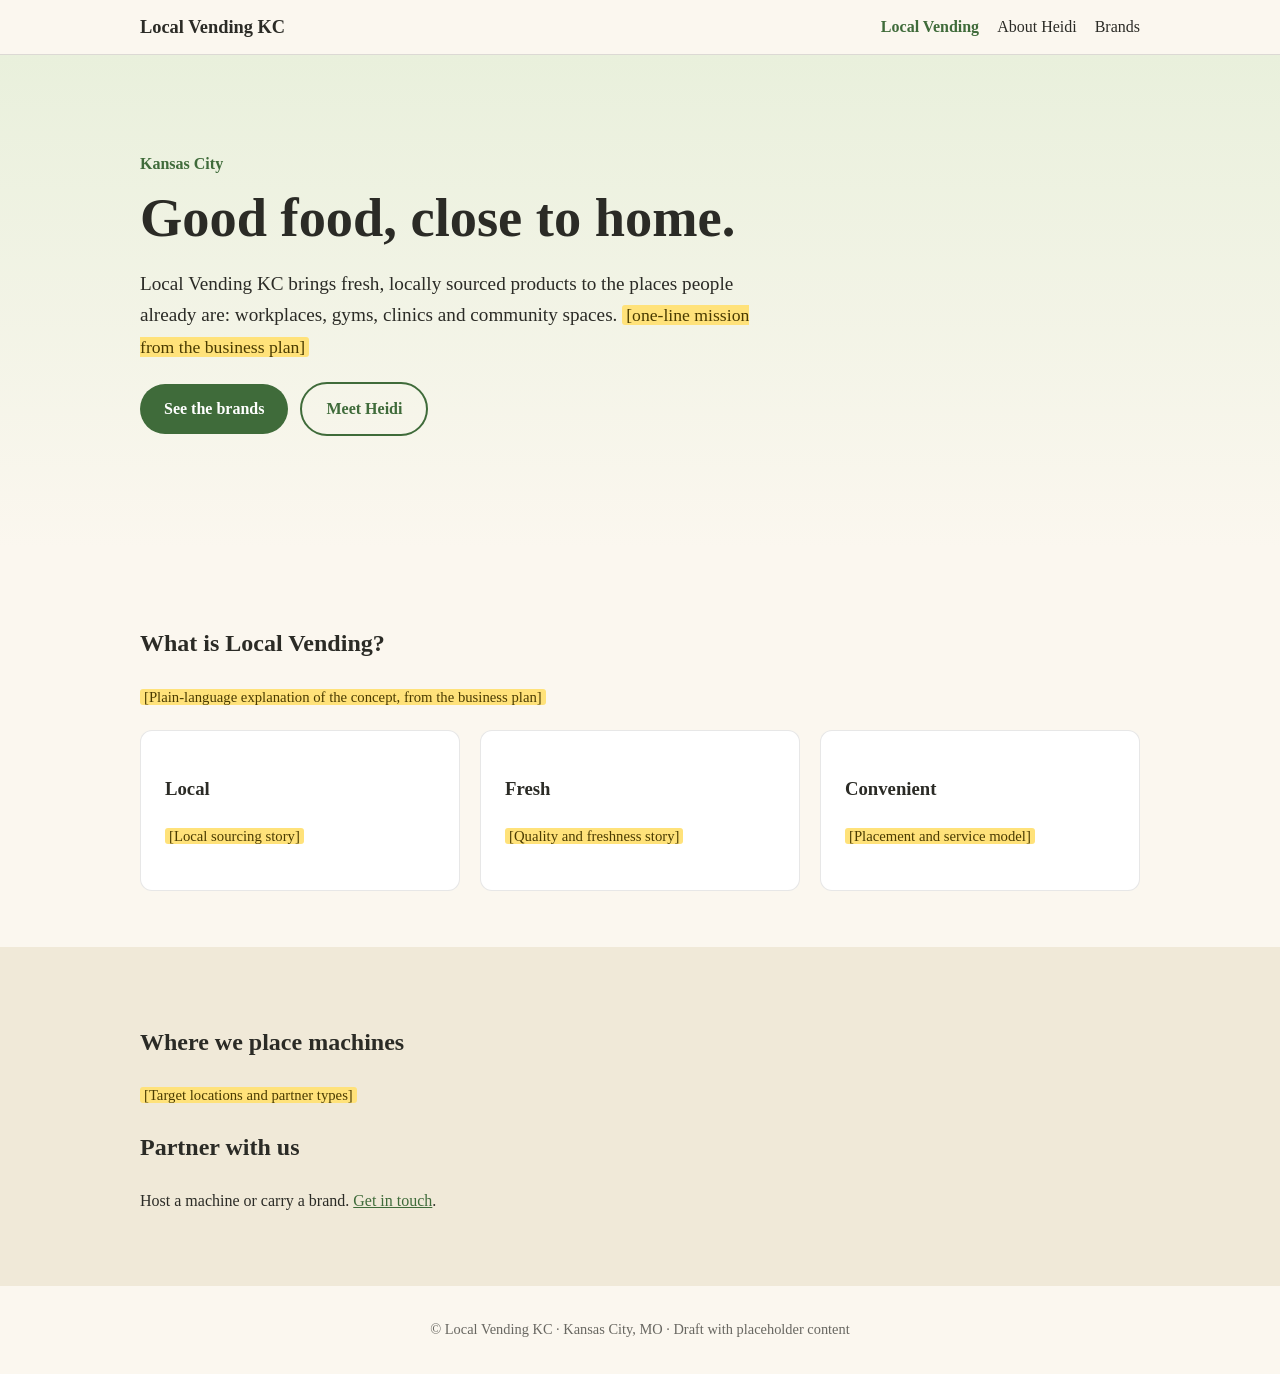
==== a/index.html @ 15c69e9f "Local Vending KC: two site options (draft, placeholder content) Co-Authored-By: Claude Sonnet 5.5 <n" ====
<!doctype html><html lang="en"><head><meta charset="utf-8"><meta name="viewport" content="width=device-width,initial-scale=1"><title>Local Vending KC | Local Vending KC</title><link rel="stylesheet" href="style.css"></head><body>
<header><div class="wrap"><strong>Local Vending KC</strong><nav><a href="index.html" class="on">Local Vending</a><a href="bio.html">About Heidi</a><a href="brands.html">Brands</a></nav></div></header>
<main>
<section class="hero"><div class="wrap">
  <p class="eyebrow">Kansas City</p>
  <h1>Good food, close to home.</h1>
  <p class="lead">Local Vending KC brings fresh, locally sourced products to the places people already are: workplaces, gyms, clinics and community spaces. <mark class="ph">[one-line mission from the business plan]</mark></p>
  <p><a class="btn" href="brands.html">See the brands</a> <a class="btn ghost" href="bio.html">Meet Heidi</a></p>
</div></section>
<section><div class="wrap">
  <h2>What is Local Vending?</h2>
  <p><mark class="ph">[Plain-language explanation of the concept, from the business plan]</mark></p>
  <div class="cards">
    <article><h3>Local</h3><p><mark class="ph">[Local sourcing story]</mark></p></article>
    <article><h3>Fresh</h3><p><mark class="ph">[Quality and freshness story]</mark></p></article>
    <article><h3>Convenient</h3><p><mark class="ph">[Placement and service model]</mark></p></article>
  </div>
</div></section>
<section class="alt"><div class="wrap">
  <h2>Where we place machines</h2>
  <p><mark class="ph">[Target locations and partner types]</mark></p>
  <h2>Partner with us</h2>
  <p>Host a machine or carry a brand. <a href="bio.html#contact">Get in touch</a>.</p>
</div></section></main>
<footer><div class="wrap">© Local Vending KC · Kansas City, MO · Draft with placeholder content</div></footer></body></html>
---- a/style.css ----
*{box-sizing:border-box}body{margin:0;background:var(--bg);color:var(--ink);line-height:1.65}
.wrap{max-width:1040px;margin:auto;padding:0 20px}a{color:var(--accent)}
header{position:sticky;top:0;background:var(--bg);border-bottom:1px solid #8884;z-index:5}
header .wrap{display:flex;justify-content:space-between;align-items:center;gap:12px;flex-wrap:wrap;padding-top:12px;padding-bottom:12px}
header strong{font-size:1.15rem}nav a{margin-left:18px;text-decoration:none;color:var(--ink)}nav a.on{color:var(--accent);font-weight:700}
h1{font-size:clamp(2rem,5vw,3.4rem);line-height:1.1;margin:.2em 0}.hero.small{padding:56px 0}
.eyebrow{color:var(--accent);font-weight:700;margin:0}.lead{font-size:1.2rem;max-width:640px}
section{padding:56px 0}.alt{background:var(--alt)}
.btn{display:inline-block;background:var(--accent);color:#fff;padding:12px 24px;text-decoration:none;font-weight:700;margin-right:8px}
.btn.ghost{background:none;border:2px solid var(--accent);color:var(--accent)}
.cards{display:grid;grid-template-columns:repeat(auto-fit,minmax(240px,1fr));gap:20px;margin-top:20px}
article{background:var(--card);padding:24px;border-radius:12px;border:1px solid #8883}
.logo,.photo{background:#8882;border:2px dashed #8886;display:grid;place-items:center;min-height:120px;border-radius:12px;margin-bottom:12px}
.photo{min-height:320px}.two{display:grid;grid-template-columns:minmax(0,1fr) minmax(0,2fr);gap:36px}
@media(max-width:700px){.two{grid-template-columns:1fr}}
.plain{list-style:none;padding:0}.ph{background:#ffe27a;color:#4a3b00;padding:0 4px;border-radius:3px;font-size:.92em}
footer{padding:32px 0;text-align:center;opacity:.7;font-size:.9rem}:root{--bg:#fbf7ef;--ink:#2b2b26;--accent:#3f6b3a;--alt:#f0e9d8;--card:#fff}
body{font-family:Georgia,'Times New Roman',serif}h1,h2,h3{font-family:Georgia,serif;font-weight:600}
.hero{padding:96px 0;background:linear-gradient(180deg,#e9f0dc,var(--bg))}.btn{border-radius:999px}
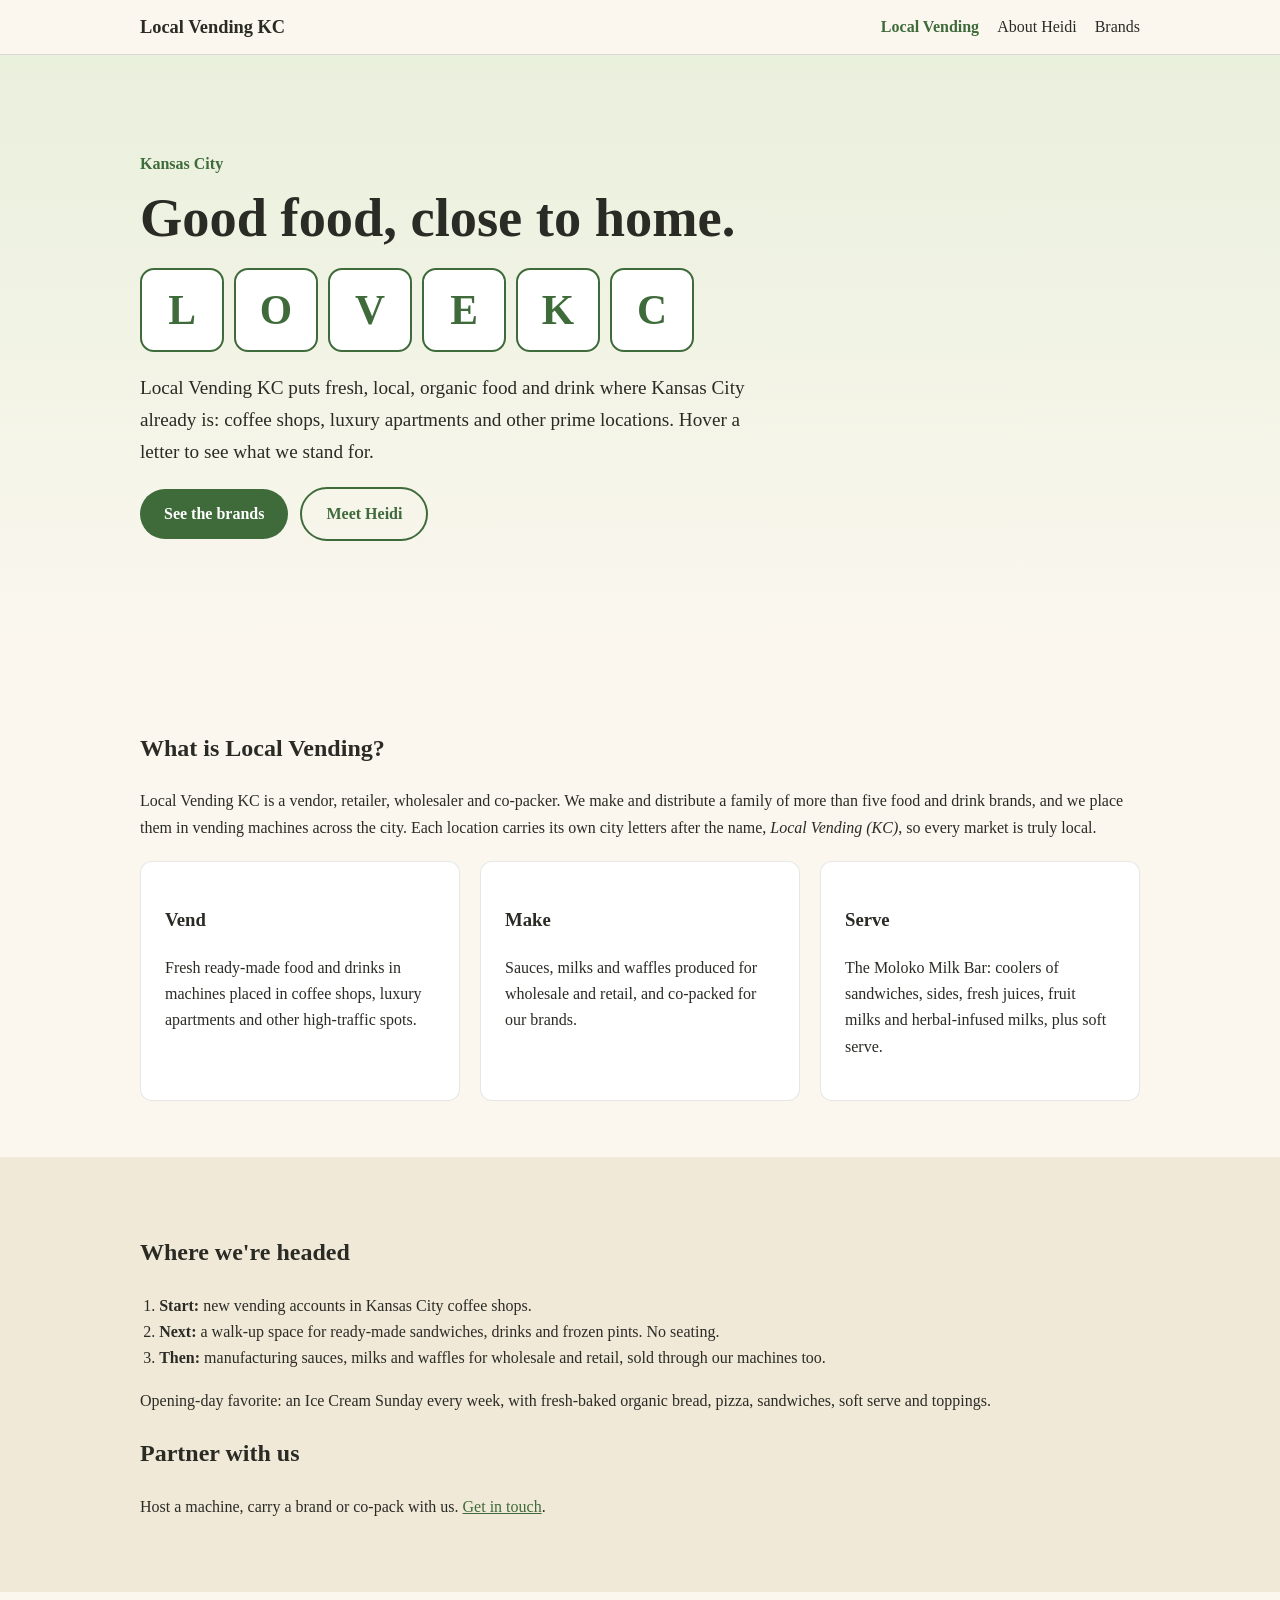
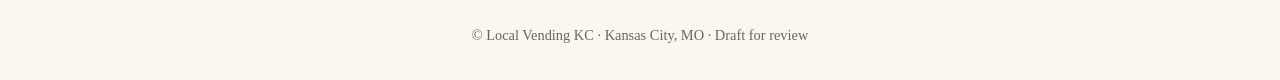
==== commit d1c1d761: "Use real content from Heidi's emails; add LOVEKC rollover letters Co-Authored-By: Claude Sonnet 5.5 " ====
--- a/a/index.html
+++ b/a/index.html
@@ -4,22 +4,26 @@
 <section class="hero"><div class="wrap">
   <p class="eyebrow">Kansas City</p>
   <h1>Good food, close to home.</h1>
-  <p class="lead">Local Vending KC brings fresh, locally sourced products to the places people already are: workplaces, gyms, clinics and community spaces. <mark class="ph">[one-line mission from the business plan]</mark></p>
+  <div class="lovekc" aria-label="LOVE KC"><button type="button" class="ltr"><span class="l">L</span><span class="tip">Local, Fresh, Better Together</span></button><button type="button" class="ltr"><span class="l">O</span><span class="tip">Good Food, Brighter KC</span></button><button type="button" class="ltr"><span class="l">V</span><span class="tip">Organic, Local, Delicious</span></button><button type="button" class="ltr"><span class="l">E</span><span class="tip">Fuel a Kinder KC</span></button><button type="button" class="ltr"><span class="l">K</span><span class="tip">Kansas City Grown</span></button><button type="button" class="ltr"><span class="l">C</span><span class="tip">Healthier Community, Happier KC</span></button></div>
+  <p class="lead">Local Vending KC puts fresh, local, organic food and drink where Kansas City already is: coffee shops, luxury apartments and other prime locations. Hover a letter to see what we stand for.</p>
   <p><a class="btn" href="brands.html">See the brands</a> <a class="btn ghost" href="bio.html">Meet Heidi</a></p>
 </div></section>
 <section><div class="wrap">
   <h2>What is Local Vending?</h2>
-  <p><mark class="ph">[Plain-language explanation of the concept, from the business plan]</mark></p>
+  <p>Local Vending KC is a vendor, retailer, wholesaler and co-packer. We make and distribute a family of more than five food and drink brands, and we place them in vending machines across the city. Each location carries its own city letters after the name, <em>Local Vending (KC)</em>, so every market is truly local.</p>
   <div class="cards">
-    <article><h3>Local</h3><p><mark class="ph">[Local sourcing story]</mark></p></article>
-    <article><h3>Fresh</h3><p><mark class="ph">[Quality and freshness story]</mark></p></article>
-    <article><h3>Convenient</h3><p><mark class="ph">[Placement and service model]</mark></p></article>
+    <article><h3>Vend</h3><p>Fresh ready-made food and drinks in machines placed in coffee shops, luxury apartments and other high-traffic spots.</p></article>
+    <article><h3>Make</h3><p>Sauces, milks and waffles produced for wholesale and retail, and co-packed for our brands.</p></article>
+    <article><h3>Serve</h3><p>The Moloko Milk Bar: coolers of sandwiches, sides, fresh juices, fruit milks and herbal-infused milks, plus soft serve.</p></article>
   </div>
 </div></section>
 <section class="alt"><div class="wrap">
-  <h2>Where we place machines</h2>
-  <p><mark class="ph">[Target locations and partner types]</mark></p>
+  <h2>Where we're headed</h2>
+  <ol class="steps"><li><strong>Start:</strong> new vending accounts in Kansas City coffee shops.</li>
+  <li><strong>Next:</strong> a walk-up space for ready-made sandwiches, drinks and frozen pints. No seating.</li>
+  <li><strong>Then:</strong> manufacturing sauces, milks and waffles for wholesale and retail, sold through our machines too.</li></ol>
+  <p>Opening-day favorite: an Ice Cream Sunday every week, with fresh-baked organic bread, pizza, sandwiches, soft serve and toppings.</p>
   <h2>Partner with us</h2>
-  <p>Host a machine or carry a brand. <a href="bio.html#contact">Get in touch</a>.</p>
+  <p>Host a machine, carry a brand or co-pack with us. <a href="bio.html#contact">Get in touch</a>.</p>
 </div></section></main>
-<footer><div class="wrap">© Local Vending KC · Kansas City, MO · Draft with placeholder content</div></footer></body></html>+<footer><div class="wrap">© Local Vending KC · Kansas City, MO · Draft for review</div></footer></body></html>
--- a/a/style.css
+++ b/a/style.css
@@ -14,6 +14,11 @@
 .photo{min-height:320px}.two{display:grid;grid-template-columns:minmax(0,1fr) minmax(0,2fr);gap:36px}
 @media(max-width:700px){.two{grid-template-columns:1fr}}
 .plain{list-style:none;padding:0}.ph{background:#ffe27a;color:#4a3b00;padding:0 4px;border-radius:3px;font-size:.92em}
+.lovekc{display:flex;gap:10px;flex-wrap:wrap;margin:20px 0}
+.ltr{position:relative;width:84px;height:84px;border:2px solid var(--accent);border-radius:14px;background:var(--card);color:var(--accent);font:inherit;font-size:2.6rem;font-weight:800;cursor:pointer;padding:0;display:grid;place-items:center}
+.ltr .tip{position:absolute;inset:0;background:#fff;color:#000;border-radius:14px;font-size:.78rem;font-weight:600;line-height:1.2;padding:8px;display:none;place-items:center;text-align:center}
+.ltr .tip{background:#fff}.ltr:hover .tip,.ltr:focus .tip{display:grid}.ltr:hover .l,.ltr:focus .l{visibility:hidden}
+.steps{padding-left:1.2em}
 footer{padding:32px 0;text-align:center;opacity:.7;font-size:.9rem}:root{--bg:#fbf7ef;--ink:#2b2b26;--accent:#3f6b3a;--alt:#f0e9d8;--card:#fff}
 body{font-family:Georgia,'Times New Roman',serif}h1,h2,h3{font-family:Georgia,serif;font-weight:600}
 .hero{padding:96px 0;background:linear-gradient(180deg,#e9f0dc,var(--bg))}.btn{border-radius:999px}
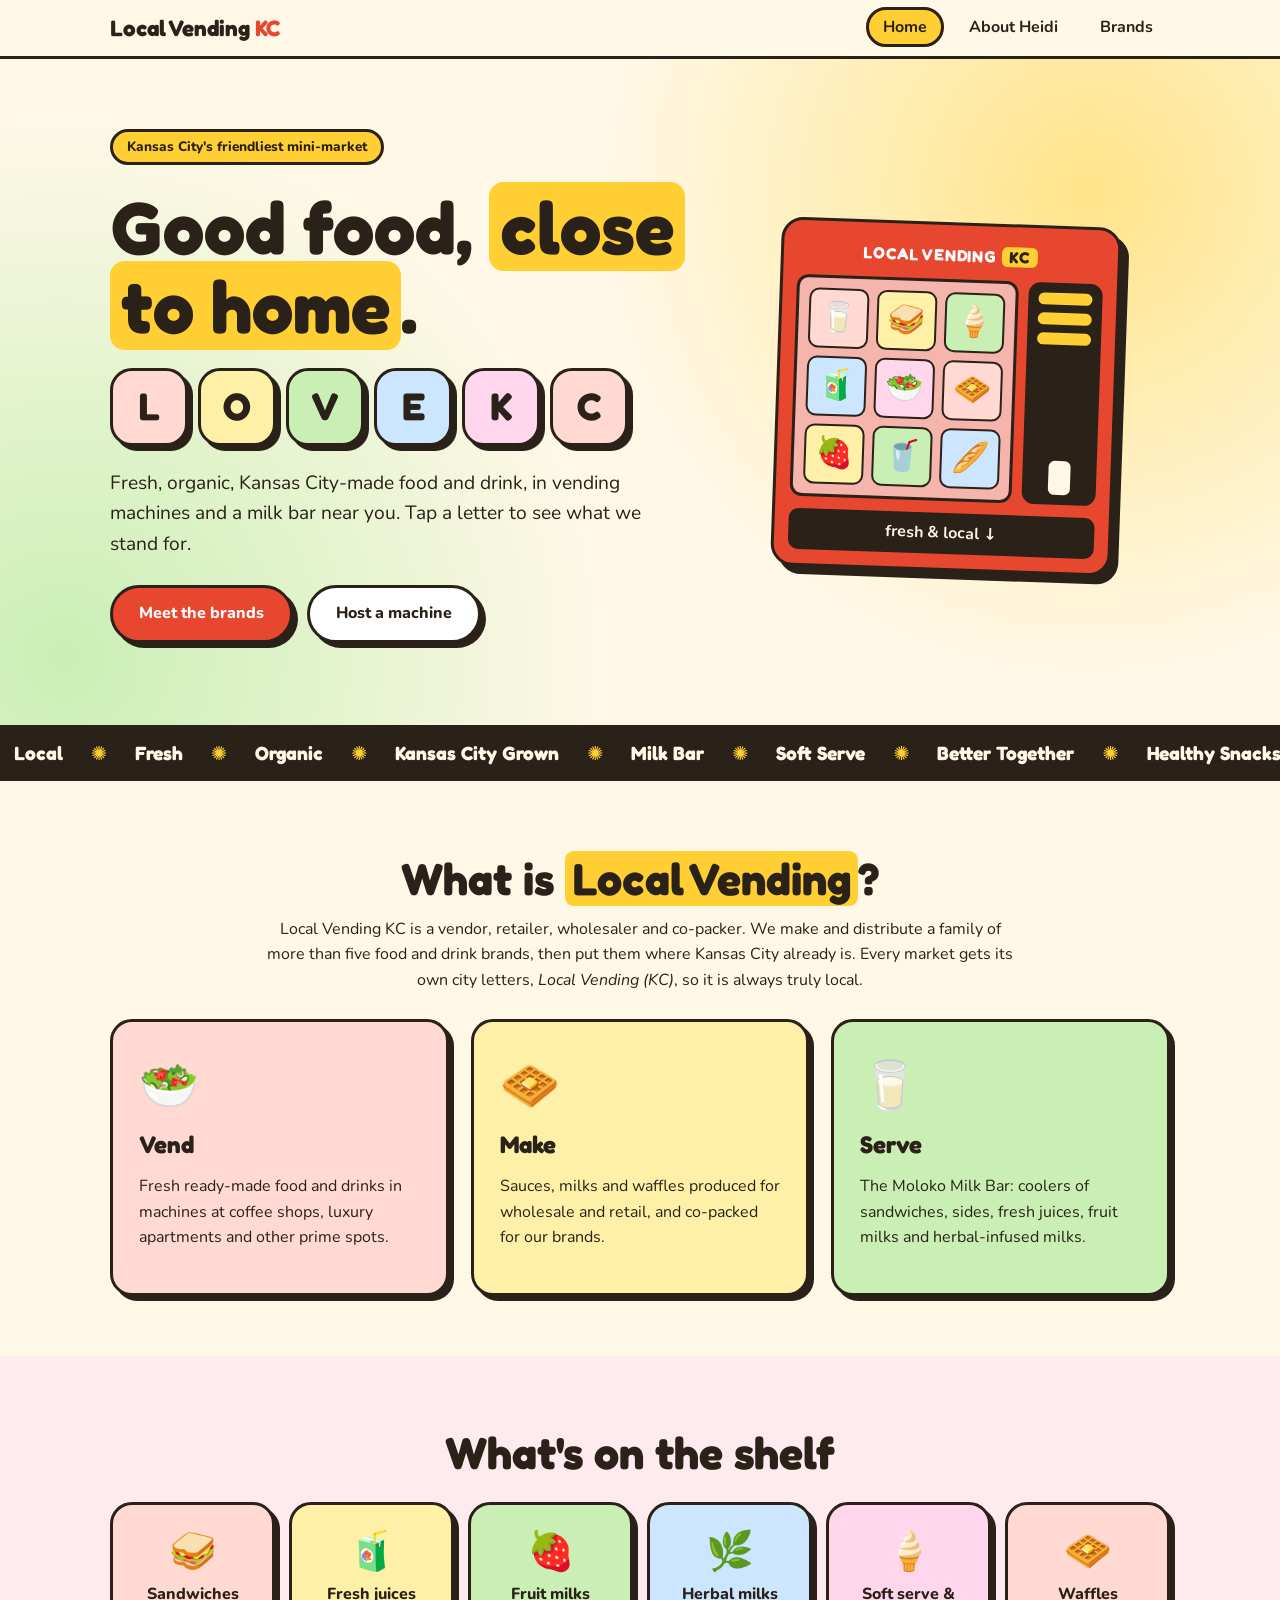
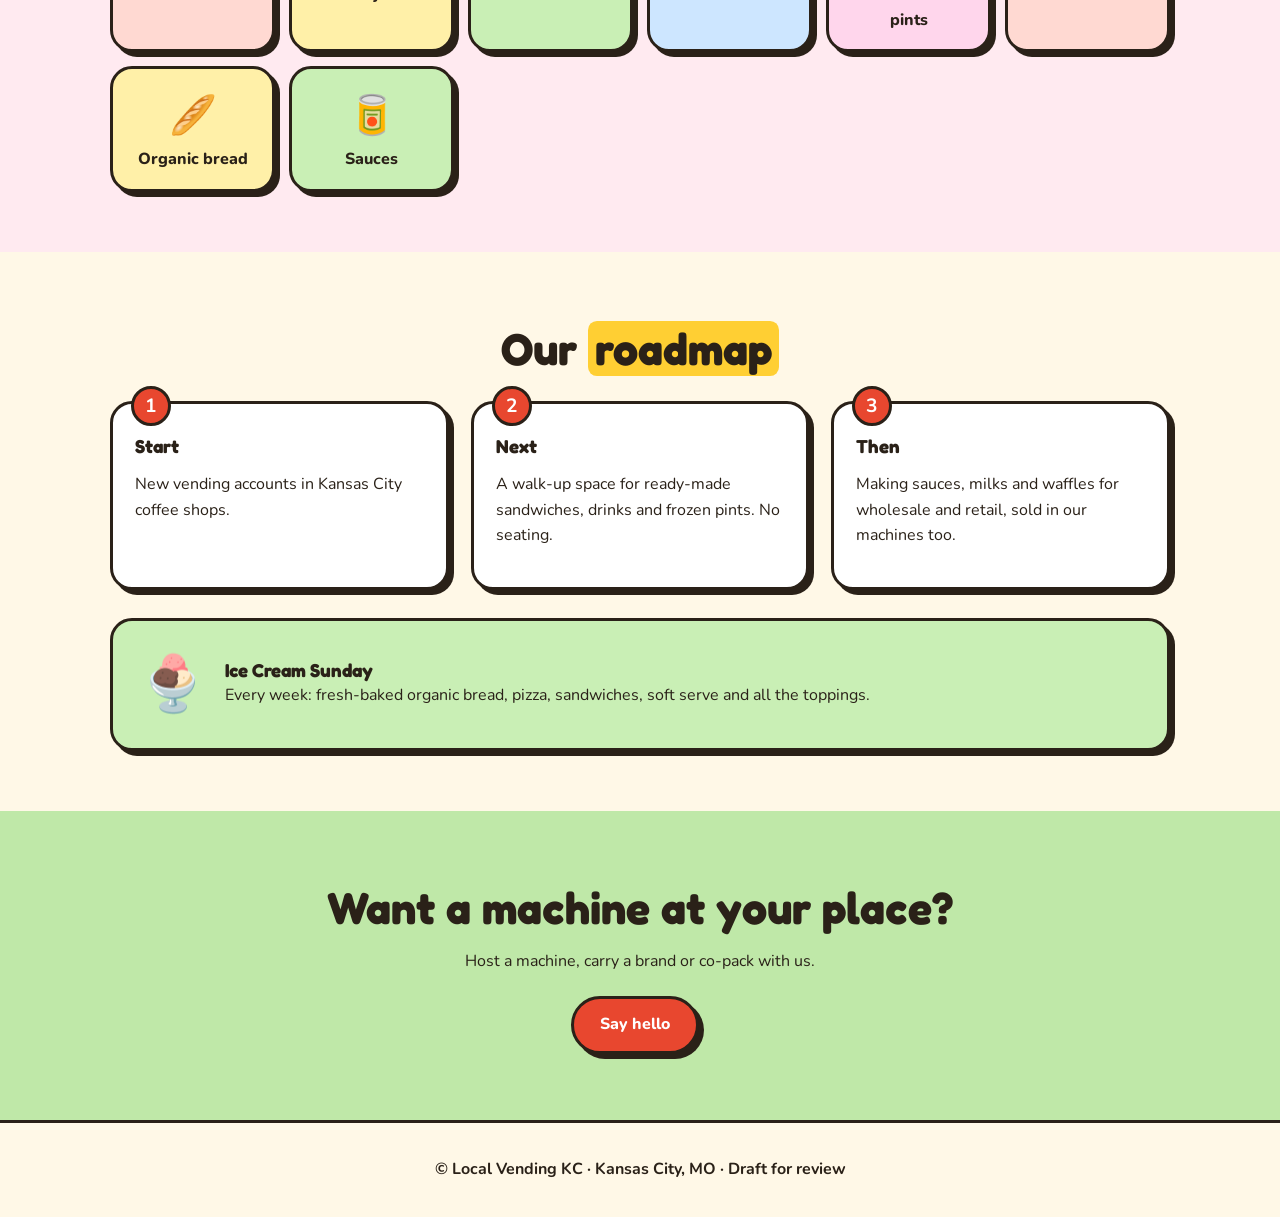
==== commit 7ef23b35: "Redesign: bright playful mini-market/vending themes (Sunny Market, Pop Mini-Mart) Co-Authored-By: Cl" ====
--- a/a/index.html
+++ b/a/index.html
@@ -1,29 +1,49 @@
-<!doctype html><html lang="en"><head><meta charset="utf-8"><meta name="viewport" content="width=device-width,initial-scale=1"><title>Local Vending KC | Local Vending KC</title><link rel="stylesheet" href="style.css"></head><body>
-<header><div class="wrap"><strong>Local Vending KC</strong><nav><a href="index.html" class="on">Local Vending</a><a href="bio.html">About Heidi</a><a href="brands.html">Brands</a></nav></div></header>
+<!doctype html><html lang="en"><head><meta charset="utf-8"><meta name="viewport" content="width=device-width,initial-scale=1"><title>Local Vending KC | Local Vending KC</title>
+<link rel="preconnect" href="https://fonts.googleapis.com"><link rel="preconnect" href="https://fonts.gstatic.com" crossorigin><link href="https://fonts.googleapis.com/css2?family=Fredoka:wght@500;600;700&family=Nunito:wght@500;700;800&display=swap" rel="stylesheet"><link rel="stylesheet" href="style.css"></head><body>
+<header><div class="wrap"><a class="logoT" href="index.html">Local Vending <b>KC</b></a><nav><a href="index.html" class="on">Home</a><a href="bio.html">About Heidi</a><a href="brands.html">Brands</a></nav></div></header>
 <main>
-<section class="hero"><div class="wrap">
-  <p class="eyebrow">Kansas City</p>
-  <h1>Good food, close to home.</h1>
-  <div class="lovekc" aria-label="LOVE KC"><button type="button" class="ltr"><span class="l">L</span><span class="tip">Local, Fresh, Better Together</span></button><button type="button" class="ltr"><span class="l">O</span><span class="tip">Good Food, Brighter KC</span></button><button type="button" class="ltr"><span class="l">V</span><span class="tip">Organic, Local, Delicious</span></button><button type="button" class="ltr"><span class="l">E</span><span class="tip">Fuel a Kinder KC</span></button><button type="button" class="ltr"><span class="l">K</span><span class="tip">Kansas City Grown</span></button><button type="button" class="ltr"><span class="l">C</span><span class="tip">Healthier Community, Happier KC</span></button></div>
-  <p class="lead">Local Vending KC puts fresh, local, organic food and drink where Kansas City already is: coffee shops, luxury apartments and other prime locations. Hover a letter to see what we stand for.</p>
-  <p><a class="btn" href="brands.html">See the brands</a> <a class="btn ghost" href="bio.html">Meet Heidi</a></p>
+<section class="hero"><div class="wrap heroGrid">
+  <div>
+    <p class="eyebrow">Kansas City's friendliest mini-market</p>
+    <h1>Good food, <span class="hl">close to home</span>.</h1>
+    <div class="lovekc" aria-label="LOVE KC"><button type="button" class="ltr c0"><span class="l">L</span><span class="tip">Local, Fresh, Better Together</span></button><button type="button" class="ltr c1"><span class="l">O</span><span class="tip">Good Food, Brighter KC</span></button><button type="button" class="ltr c2"><span class="l">V</span><span class="tip">Organic, Local, Delicious</span></button><button type="button" class="ltr c3"><span class="l">E</span><span class="tip">Fuel a Kinder KC</span></button><button type="button" class="ltr c4"><span class="l">K</span><span class="tip">Kansas City Grown</span></button><button type="button" class="ltr c5"><span class="l">C</span><span class="tip">Healthier Community, Happier KC</span></button></div>
+    <p class="lead">Fresh, organic, Kansas City&#8209;made food and drink, in vending machines and a milk bar near you. Tap a letter to see what we stand for.</p>
+    <p><a class="btn" href="brands.html">Meet the brands</a> <a class="btn ghost" href="bio.html#contact">Host a machine</a></p>
+  </div>
+  <div class="machine" aria-hidden="true">
+  <div class="mtop">LOCAL VENDING <b>KC</b></div>
+  <div class="mbody"><div class="glass"><span class="slot s0">🥛</span><span class="slot s1">🥪</span><span class="slot s2">🍦</span><span class="slot s3">🧃</span><span class="slot s4">🥗</span><span class="slot s0">🧇</span><span class="slot s1">🍓</span><span class="slot s2">🥤</span><span class="slot s3">🥖</span></div>
+  <div class="mside"><i></i><i></i><i></i><div class="coin"></div></div></div>
+  <div class="mtray">fresh &amp; local ↓</div>
+</div>
+</div></section>
+<div class="marquee" aria-hidden="true"><div class="track"><span>Local</span><span class="dot">✺</span><span>Fresh</span><span class="dot">✺</span><span>Organic</span><span class="dot">✺</span><span>Kansas City Grown</span><span class="dot">✺</span><span>Milk Bar</span><span class="dot">✺</span><span>Soft Serve</span><span class="dot">✺</span><span>Better Together</span><span class="dot">✺</span><span>Healthy Snacks</span><span class="dot">✺</span><span>Local</span><span class="dot">✺</span><span>Fresh</span><span class="dot">✺</span><span>Organic</span><span class="dot">✺</span><span>Kansas City Grown</span><span class="dot">✺</span><span>Milk Bar</span><span class="dot">✺</span><span>Soft Serve</span><span class="dot">✺</span><span>Better Together</span><span class="dot">✺</span><span>Healthy Snacks</span><span class="dot">✺</span></div></div>
+<section><div class="wrap">
+  <h2 class="center">What is <span class="hl">Local Vending</span>?</h2>
+  <p class="center narrow">Local Vending KC is a vendor, retailer, wholesaler and co-packer. We make and distribute a family of more than five food and drink brands, then put them where Kansas City already is. Every market gets its own city letters, <em>Local Vending (KC)</em>, so it is always truly local.</p>
+  <div class="cards">
+    <article class="pop p1"><div class="big">🥗</div><h3>Vend</h3><p>Fresh ready&#8209;made food and drinks in machines at coffee shops, luxury apartments and other prime spots.</p></article>
+    <article class="pop p2"><div class="big">🧇</div><h3>Make</h3><p>Sauces, milks and waffles produced for wholesale and retail, and co&#8209;packed for our brands.</p></article>
+    <article class="pop p3"><div class="big">🥛</div><h3>Serve</h3><p>The Moloko Milk Bar: coolers of sandwiches, sides, fresh juices, fruit milks and herbal&#8209;infused milks.</p></article>
+  </div>
+</div></section>
+<section class="band"><div class="wrap">
+  <h2 class="center">What's on the shelf</h2>
+  <div class="shelf">
+    <div class="item i0"><span>🥪</span>Sandwiches</div><div class="item i1"><span>🧃</span>Fresh juices</div>
+    <div class="item i2"><span>🍓</span>Fruit milks</div><div class="item i3"><span>🌿</span>Herbal milks</div>
+    <div class="item i4"><span>🍦</span>Soft serve &amp; pints</div><div class="item i0"><span>🧇</span>Waffles</div>
+    <div class="item i1"><span>🥖</span>Organic bread</div><div class="item i2"><span>🥫</span>Sauces</div>
+  </div>
 </div></section>
 <section><div class="wrap">
-  <h2>What is Local Vending?</h2>
-  <p>Local Vending KC is a vendor, retailer, wholesaler and co-packer. We make and distribute a family of more than five food and drink brands, and we place them in vending machines across the city. Each location carries its own city letters after the name, <em>Local Vending (KC)</em>, so every market is truly local.</p>
-  <div class="cards">
-    <article><h3>Vend</h3><p>Fresh ready-made food and drinks in machines placed in coffee shops, luxury apartments and other high-traffic spots.</p></article>
-    <article><h3>Make</h3><p>Sauces, milks and waffles produced for wholesale and retail, and co-packed for our brands.</p></article>
-    <article><h3>Serve</h3><p>The Moloko Milk Bar: coolers of sandwiches, sides, fresh juices, fruit milks and herbal-infused milks, plus soft serve.</p></article>
+  <h2 class="center">Our <span class="hl">roadmap</span></h2>
+  <div class="path">
+    <div class="step"><b>1</b><h3>Start</h3><p>New vending accounts in Kansas City coffee shops.</p></div>
+    <div class="step"><b>2</b><h3>Next</h3><p>A walk-up space for ready-made sandwiches, drinks and frozen pints. No seating.</p></div>
+    <div class="step"><b>3</b><h3>Then</h3><p>Making sauces, milks and waffles for wholesale and retail, sold in our machines too.</p></div>
   </div>
+  <div class="sunday"><span>🍨</span><div><h3>Ice Cream Sunday</h3><p>Every week: fresh&#8209;baked organic bread, pizza, sandwiches, soft serve and all the toppings.</p></div></div>
 </div></section>
-<section class="alt"><div class="wrap">
-  <h2>Where we're headed</h2>
-  <ol class="steps"><li><strong>Start:</strong> new vending accounts in Kansas City coffee shops.</li>
-  <li><strong>Next:</strong> a walk-up space for ready-made sandwiches, drinks and frozen pints. No seating.</li>
-  <li><strong>Then:</strong> manufacturing sauces, milks and waffles for wholesale and retail, sold through our machines too.</li></ol>
-  <p>Opening-day favorite: an Ice Cream Sunday every week, with fresh-baked organic bread, pizza, sandwiches, soft serve and toppings.</p>
-  <h2>Partner with us</h2>
-  <p>Host a machine, carry a brand or co-pack with us. <a href="bio.html#contact">Get in touch</a>.</p>
-</div></section></main>
+<section class="cta"><div class="wrap center"><h2>Want a machine at your place?</h2><p>Host a machine, carry a brand or co&#8209;pack with us.</p><a class="btn" href="bio.html#contact">Say hello</a></div></section></main>
 <footer><div class="wrap">© Local Vending KC · Kansas City, MO · Draft for review</div></footer></body></html>
--- a/a/style.css
+++ b/a/style.css
@@ -1,24 +1,61 @@
-*{box-sizing:border-box}body{margin:0;background:var(--bg);color:var(--ink);line-height:1.65}
-.wrap{max-width:1040px;margin:auto;padding:0 20px}a{color:var(--accent)}
-header{position:sticky;top:0;background:var(--bg);border-bottom:1px solid #8884;z-index:5}
-header .wrap{display:flex;justify-content:space-between;align-items:center;gap:12px;flex-wrap:wrap;padding-top:12px;padding-bottom:12px}
-header strong{font-size:1.15rem}nav a{margin-left:18px;text-decoration:none;color:var(--ink)}nav a.on{color:var(--accent);font-weight:700}
-h1{font-size:clamp(2rem,5vw,3.4rem);line-height:1.1;margin:.2em 0}.hero.small{padding:56px 0}
-.eyebrow{color:var(--accent);font-weight:700;margin:0}.lead{font-size:1.2rem;max-width:640px}
-section{padding:56px 0}.alt{background:var(--alt)}
-.btn{display:inline-block;background:var(--accent);color:#fff;padding:12px 24px;text-decoration:none;font-weight:700;margin-right:8px}
-.btn.ghost{background:none;border:2px solid var(--accent);color:var(--accent)}
-.cards{display:grid;grid-template-columns:repeat(auto-fit,minmax(240px,1fr));gap:20px;margin-top:20px}
-article{background:var(--card);padding:24px;border-radius:12px;border:1px solid #8883}
-.logo,.photo{background:#8882;border:2px dashed #8886;display:grid;place-items:center;min-height:120px;border-radius:12px;margin-bottom:12px}
-.photo{min-height:320px}.two{display:grid;grid-template-columns:minmax(0,1fr) minmax(0,2fr);gap:36px}
-@media(max-width:700px){.two{grid-template-columns:1fr}}
-.plain{list-style:none;padding:0}.ph{background:#ffe27a;color:#4a3b00;padding:0 4px;border-radius:3px;font-size:.92em}
-.lovekc{display:flex;gap:10px;flex-wrap:wrap;margin:20px 0}
-.ltr{position:relative;width:84px;height:84px;border:2px solid var(--accent);border-radius:14px;background:var(--card);color:var(--accent);font:inherit;font-size:2.6rem;font-weight:800;cursor:pointer;padding:0;display:grid;place-items:center}
-.ltr .tip{position:absolute;inset:0;background:#fff;color:#000;border-radius:14px;font-size:.78rem;font-weight:600;line-height:1.2;padding:8px;display:none;place-items:center;text-align:center}
-.ltr .tip{background:#fff}.ltr:hover .tip,.ltr:focus .tip{display:grid}.ltr:hover .l,.ltr:focus .l{visibility:hidden}
-.steps{padding-left:1.2em}
-footer{padding:32px 0;text-align:center;opacity:.7;font-size:.9rem}:root{--bg:#fbf7ef;--ink:#2b2b26;--accent:#3f6b3a;--alt:#f0e9d8;--card:#fff}
-body{font-family:Georgia,'Times New Roman',serif}h1,h2,h3{font-family:Georgia,serif;font-weight:600}
-.hero{padding:96px 0;background:linear-gradient(180deg,#e9f0dc,var(--bg))}.btn{border-radius:999px}+:root{--bg:#fff8e7;--ink:#2a2118;--card:#fff;--a1:#e8472f;--a2:#ffcf33;--a3:#bfe8a8;--btnink:#fff;--band:#ffeaf0;
+--c1:#ffd9d2;--c2:#fff0a8;--c3:#c9efb5;--c4:#cde6ff;--c5:#ffd6ec;
+--head:'Fredoka',system-ui,sans-serif;--body:'Nunito',system-ui,sans-serif;--r:99px;--r2:22px;--bw:3px;--sh:5px 5px 0 var(--ink);--shh:8px 8px 0 var(--ink);
+--herobg:radial-gradient(circle at 85% 20%,#ffe48a 0,transparent 40%),radial-gradient(circle at 5% 90%,#c9efb5 0,transparent 40%),var(--bg)}*{box-sizing:border-box}html{scroll-behavior:smooth}
+body{margin:0;background:var(--bg);color:var(--ink);font-family:var(--body);line-height:1.6;overflow-x:hidden}
+.wrap{max-width:1100px;margin:auto;padding:0 20px}a{color:var(--a1)}
+h1,h2,h3{font-family:var(--head);line-height:1.08;margin:.3em 0}
+h1{font-size:clamp(2.4rem,6.5vw,4.6rem)}h2{font-size:clamp(1.8rem,4vw,2.8rem)}
+.center{text-align:center}.narrow{max-width:760px;margin:0 auto 1em}
+header{position:sticky;top:0;z-index:20;background:var(--bg);border-bottom:var(--bw) solid var(--ink)}
+header .wrap{display:flex;justify-content:space-between;align-items:center;gap:10px;flex-wrap:wrap;padding-top:10px;padding-bottom:10px}
+.logoT{font-family:var(--head);font-size:1.4rem;font-weight:700;text-decoration:none;color:var(--ink)}.logoT b{color:var(--a1)}
+nav a{margin-left:8px;text-decoration:none;color:var(--ink);font-weight:700;padding:6px 14px;border-radius:var(--r);border:var(--bw) solid transparent}
+nav a:hover{background:var(--a3)}nav a.on{background:var(--a2);border-color:var(--ink)}
+.hero{padding:70px 0 60px;background:var(--herobg)}.hero.small{padding:56px 0}
+.heroGrid{display:grid;grid-template-columns:minmax(0,1.3fr) minmax(0,1fr);gap:30px;align-items:center}
+@media(max-width:820px){.heroGrid{grid-template-columns:1fr}}
+.eyebrow{display:inline-block;background:var(--a2);border:var(--bw) solid var(--ink);padding:4px 14px;border-radius:99px;font-weight:800;font-size:.85rem;margin:0}
+.hl{background:var(--a2);padding:0 .15em;border-radius:.2em;box-decoration-break:clone;-webkit-box-decoration-break:clone}.hl2{color:var(--a1)}
+.lead{font-size:1.2rem;max-width:620px}
+.btn{display:inline-block;background:var(--a1);color:var(--btnink);padding:13px 26px;border-radius:var(--r);border:var(--bw) solid var(--ink);box-shadow:var(--sh);text-decoration:none;font-weight:800;margin:6px 10px 6px 0;transition:transform .15s,box-shadow .15s}
+.btn:hover{transform:translate(-2px,-2px);box-shadow:var(--shh)}.btn.ghost{background:var(--card);color:var(--ink)}
+section{padding:60px 0}.band{background:var(--band)}.cta{background:var(--a3)}
+.cards{display:grid;grid-template-columns:repeat(auto-fit,minmax(250px,1fr));gap:22px;margin-top:26px}
+.pop{background:var(--card);padding:26px;border-radius:var(--r2);border:var(--bw) solid var(--ink);box-shadow:var(--sh);transition:transform .2s}
+.pop:hover{transform:translateY(-6px) rotate(-1deg)}.p1{background:var(--c1)}.p2{background:var(--c2)}.p3{background:var(--c3)}
+.big{font-size:3rem}.pop h3{font-size:1.5rem}
+.shelf{display:grid;grid-template-columns:repeat(auto-fit,minmax(150px,1fr));gap:14px;margin-top:24px}
+.item{border:var(--bw) solid var(--ink);border-radius:var(--r2);padding:16px;text-align:center;font-weight:800;box-shadow:var(--sh)}
+.item span{display:block;font-size:2.4rem;transition:transform .2s}.item:hover span{transform:scale(1.3) rotate(8deg)}
+.i0{background:var(--c1)}.i1{background:var(--c2)}.i2{background:var(--c3)}.i3{background:var(--c4)}.i4{background:var(--c5)}
+.path{display:grid;grid-template-columns:repeat(auto-fit,minmax(240px,1fr));gap:22px;margin:28px 0}
+.step{position:relative;background:var(--card);border:var(--bw) solid var(--ink);border-radius:var(--r2);padding:26px 22px 22px;box-shadow:var(--sh)}
+.step b{position:absolute;top:-18px;left:18px;width:40px;height:40px;border-radius:50%;background:var(--a1);color:var(--btnink);border:var(--bw) solid var(--ink);display:grid;place-items:center;font-size:1.2rem}
+.sunday{display:flex;gap:18px;align-items:center;background:var(--c3);border:var(--bw) solid var(--ink);border-radius:var(--r2);padding:20px 26px;box-shadow:var(--sh)}
+.sunday span{font-size:3.4rem}.sunday h3{margin:0}.sunday p{margin:.2em 0 0}
+.marquee{overflow:hidden;background:var(--ink);color:var(--bg);border-block:var(--bw) solid var(--ink);padding:10px 0;white-space:nowrap;font-family:var(--head);font-weight:700;font-size:1.2rem}
+.track{display:inline-block;animation:slide 30s linear infinite}.marquee span{margin:0 14px}.dot{color:var(--a2)}
+@keyframes slide{to{transform:translateX(-50%)}}
+.machine{max-width:340px;margin:auto;width:100%;border:var(--bw) solid var(--ink);border-radius:var(--r2);background:var(--a1);box-shadow:8px 8px 0 var(--ink);padding:14px;transform:rotate(2deg);animation:bob 4s ease-in-out infinite}
+@keyframes bob{50%{transform:rotate(-1.5deg) translateY(-8px)}}
+.mtop{text-align:center;font-family:var(--head);font-weight:800;color:var(--btnink);letter-spacing:.05em;padding:4px 0 10px}.mtop b{background:var(--a2);color:var(--ink);padding:0 8px;border-radius:6px}
+.mbody{display:grid;grid-template-columns:3fr 1fr;gap:10px}
+.glass{display:grid;grid-template-columns:repeat(3,1fr);gap:8px;background:#fff9;border:var(--bw) solid var(--ink);border-radius:12px;padding:10px}
+.slot{aspect-ratio:1;border-radius:10px;border:2px solid var(--ink);display:grid;place-items:center;font-size:1.9rem}
+.s0{background:var(--c1)}.s1{background:var(--c2)}.s2{background:var(--c3)}.s3{background:var(--c4)}.s4{background:var(--c5)}
+.mside{background:var(--ink);border-radius:12px;padding:10px;display:flex;flex-direction:column;gap:8px;align-items:center}
+.mside i{width:100%;height:12px;border-radius:6px;background:var(--a2)}.coin{margin-top:auto;width:22px;height:34px;border-radius:6px;background:var(--bg)}
+.mtray{margin-top:12px;background:var(--ink);color:var(--bg);text-align:center;border-radius:10px;padding:8px;font-weight:700}
+.lovekc{display:flex;gap:10px;flex-wrap:wrap;margin:22px 0}
+.ltr{position:relative;width:78px;height:78px;border:var(--bw) solid var(--ink);border-radius:var(--r2);color:var(--ink);font:inherit;font-family:var(--head);font-size:2.4rem;font-weight:800;cursor:pointer;padding:0;display:grid;place-items:center;box-shadow:var(--sh);transition:transform .15s}
+.ltr:hover,.ltr:focus{transform:translateY(-6px) rotate(-4deg);outline:none}
+.c0{background:var(--c1)}.c1{background:var(--c2)}.c2{background:var(--c3)}.c3{background:var(--c4)}.c4{background:var(--c5)}.c5{background:var(--c1)}
+.ltr .tip{position:absolute;inset:0;background:#fff;color:#000;border-radius:calc(var(--r2) - 2px);font-family:var(--body);font-size:.74rem;font-weight:800;line-height:1.15;padding:6px;display:none;place-items:center;text-align:center}
+.ltr:hover .tip,.ltr:focus .tip{display:grid}.ltr:hover .l,.ltr:focus .l{visibility:hidden}
+.two{display:grid;grid-template-columns:minmax(0,1fr) minmax(0,2fr);gap:36px}@media(max-width:700px){.two{grid-template-columns:1fr}}
+.logo,.photo{background:#fff8;border:3px dashed var(--ink);display:grid;place-items:center;min-height:120px;border-radius:var(--r2);margin-bottom:14px;text-align:center}.photo{min-height:340px}
+.ticks{list-style:none;padding:0}.ticks li:before{content:"✔ ";color:var(--a1);font-weight:800}
+.ph{background:#ffe27a;color:#4a3b00;padding:0 4px;border-radius:3px;font-size:.92em}
+footer{padding:34px 0;text-align:center;font-weight:700;border-top:var(--bw) solid var(--ink);background:var(--bg)}
+@media(prefers-reduced-motion:reduce){.track,.machine{animation:none}}
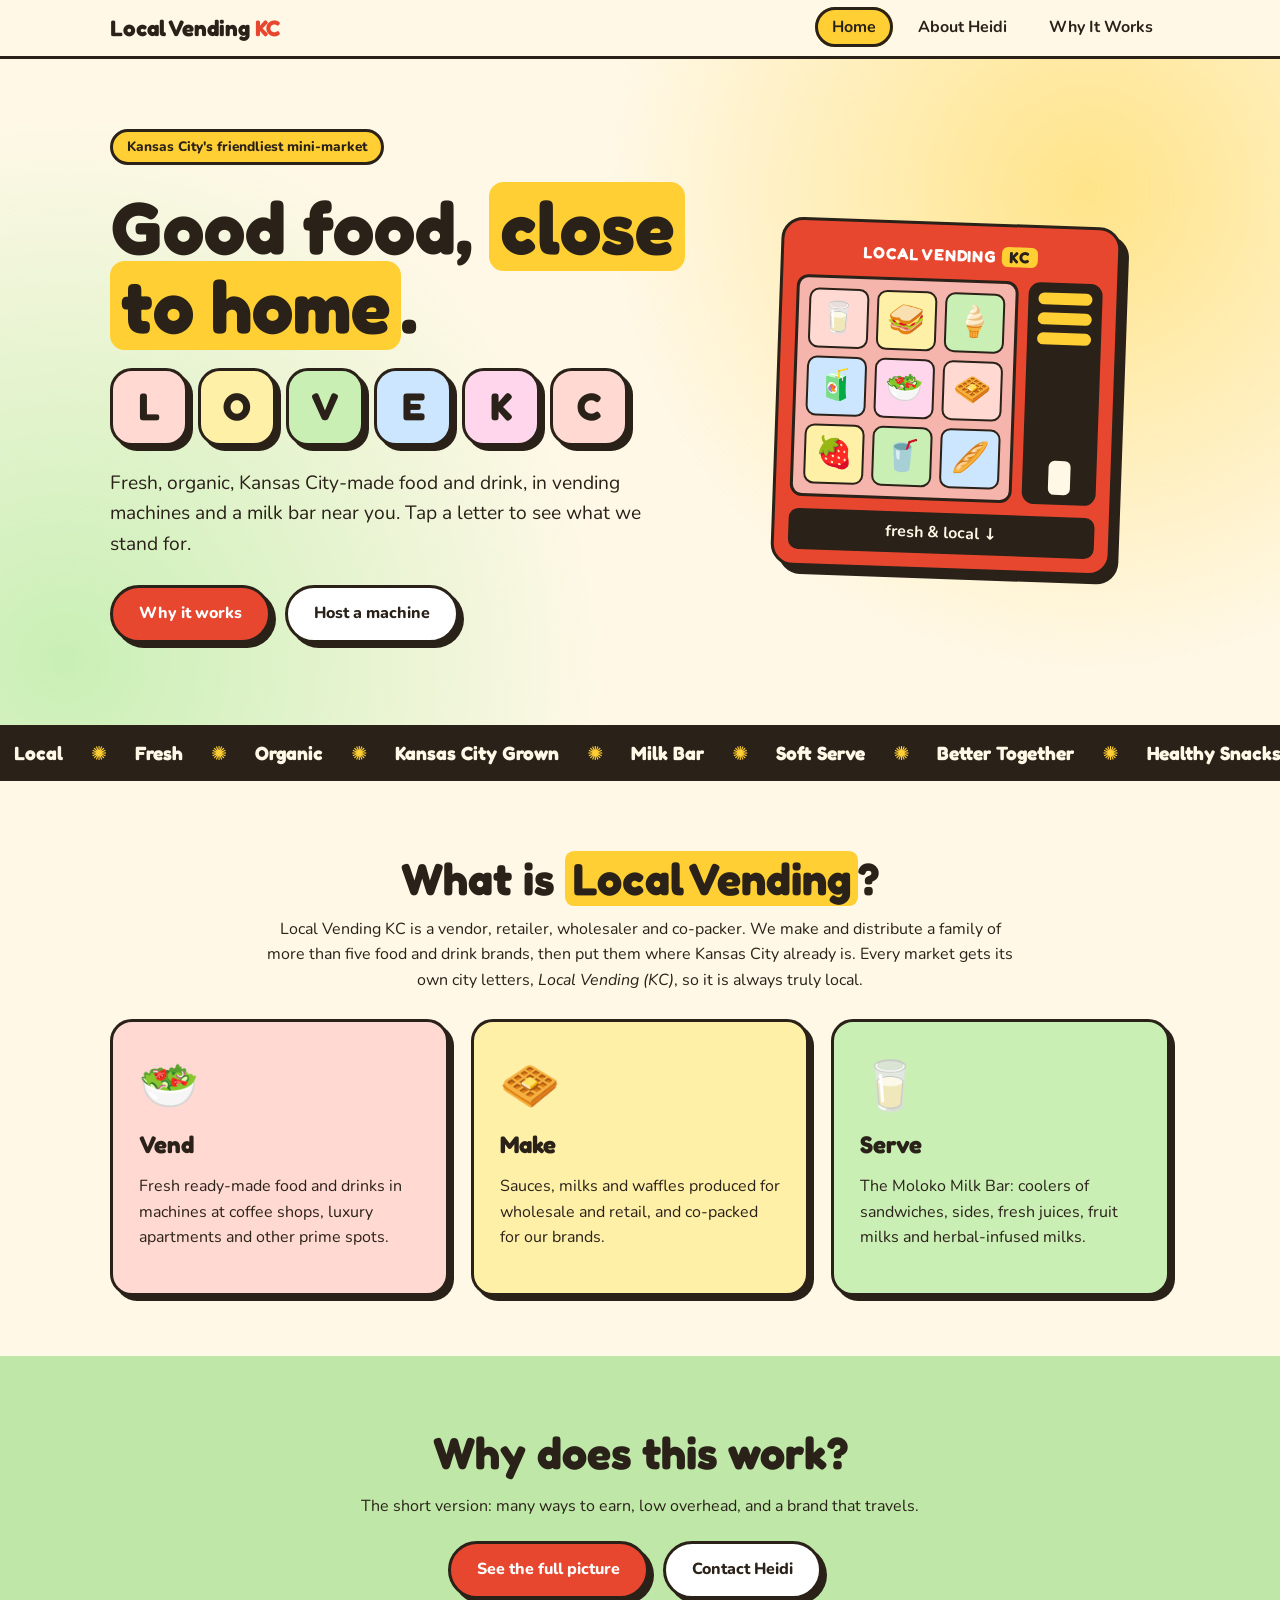
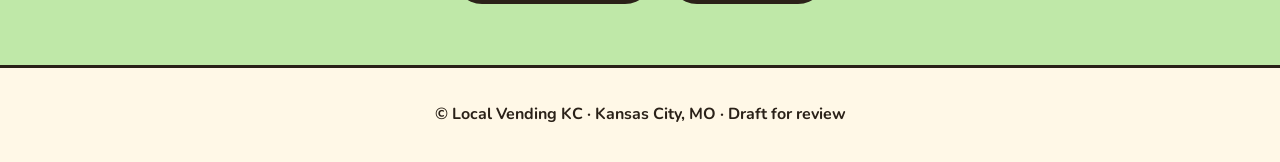
==== commit 3c266010: "Restructure to three pages: intro, About Heidi + contact, Why It Works Co-Authored-By: Claude Sonnet" ====
--- a/a/index.html
+++ b/a/index.html
@@ -1,6 +1,6 @@
 <!doctype html><html lang="en"><head><meta charset="utf-8"><meta name="viewport" content="width=device-width,initial-scale=1"><title>Local Vending KC | Local Vending KC</title>
 <link rel="preconnect" href="https://fonts.googleapis.com"><link rel="preconnect" href="https://fonts.gstatic.com" crossorigin><link href="https://fonts.googleapis.com/css2?family=Fredoka:wght@500;600;700&family=Nunito:wght@500;700;800&display=swap" rel="stylesheet"><link rel="stylesheet" href="style.css"></head><body>
-<header><div class="wrap"><a class="logoT" href="index.html">Local Vending <b>KC</b></a><nav><a href="index.html" class="on">Home</a><a href="bio.html">About Heidi</a><a href="brands.html">Brands</a></nav></div></header>
+<header><div class="wrap"><a class="logoT" href="index.html">Local Vending <b>KC</b></a><nav><a href="index.html" class="on">Home</a><a href="bio.html">About Heidi</a><a href="why.html">Why It Works</a></nav></div></header>
 <main>
 <section class="hero"><div class="wrap heroGrid">
   <div>
@@ -8,7 +8,7 @@
     <h1>Good food, <span class="hl">close to home</span>.</h1>
     <div class="lovekc" aria-label="LOVE KC"><button type="button" class="ltr c0"><span class="l">L</span><span class="tip">Local, Fresh, Better Together</span></button><button type="button" class="ltr c1"><span class="l">O</span><span class="tip">Good Food, Brighter KC</span></button><button type="button" class="ltr c2"><span class="l">V</span><span class="tip">Organic, Local, Delicious</span></button><button type="button" class="ltr c3"><span class="l">E</span><span class="tip">Fuel a Kinder KC</span></button><button type="button" class="ltr c4"><span class="l">K</span><span class="tip">Kansas City Grown</span></button><button type="button" class="ltr c5"><span class="l">C</span><span class="tip">Healthier Community, Happier KC</span></button></div>
     <p class="lead">Fresh, organic, Kansas City&#8209;made food and drink, in vending machines and a milk bar near you. Tap a letter to see what we stand for.</p>
-    <p><a class="btn" href="brands.html">Meet the brands</a> <a class="btn ghost" href="bio.html#contact">Host a machine</a></p>
+    <p><a class="btn" href="why.html">Why it works</a> <a class="btn ghost" href="bio.html#contact">Host a machine</a></p>
   </div>
   <div class="machine" aria-hidden="true">
   <div class="mtop">LOCAL VENDING <b>KC</b></div>
@@ -27,23 +27,5 @@
     <article class="pop p3"><div class="big">🥛</div><h3>Serve</h3><p>The Moloko Milk Bar: coolers of sandwiches, sides, fresh juices, fruit milks and herbal&#8209;infused milks.</p></article>
   </div>
 </div></section>
-<section class="band"><div class="wrap">
-  <h2 class="center">What's on the shelf</h2>
-  <div class="shelf">
-    <div class="item i0"><span>🥪</span>Sandwiches</div><div class="item i1"><span>🧃</span>Fresh juices</div>
-    <div class="item i2"><span>🍓</span>Fruit milks</div><div class="item i3"><span>🌿</span>Herbal milks</div>
-    <div class="item i4"><span>🍦</span>Soft serve &amp; pints</div><div class="item i0"><span>🧇</span>Waffles</div>
-    <div class="item i1"><span>🥖</span>Organic bread</div><div class="item i2"><span>🥫</span>Sauces</div>
-  </div>
-</div></section>
-<section><div class="wrap">
-  <h2 class="center">Our <span class="hl">roadmap</span></h2>
-  <div class="path">
-    <div class="step"><b>1</b><h3>Start</h3><p>New vending accounts in Kansas City coffee shops.</p></div>
-    <div class="step"><b>2</b><h3>Next</h3><p>A walk-up space for ready-made sandwiches, drinks and frozen pints. No seating.</p></div>
-    <div class="step"><b>3</b><h3>Then</h3><p>Making sauces, milks and waffles for wholesale and retail, sold in our machines too.</p></div>
-  </div>
-  <div class="sunday"><span>🍨</span><div><h3>Ice Cream Sunday</h3><p>Every week: fresh&#8209;baked organic bread, pizza, sandwiches, soft serve and all the toppings.</p></div></div>
-</div></section>
-<section class="cta"><div class="wrap center"><h2>Want a machine at your place?</h2><p>Host a machine, carry a brand or co&#8209;pack with us.</p><a class="btn" href="bio.html#contact">Say hello</a></div></section></main>
+<section class="cta"><div class="wrap center"><h2>Why does this work?</h2><p>The short version: many ways to earn, low overhead, and a brand that travels.</p><a class="btn" href="why.html">See the full picture</a> <a class="btn ghost" href="bio.html#contact">Contact Heidi</a></div></section></main>
 <footer><div class="wrap">© Local Vending KC · Kansas City, MO · Draft for review</div></footer></body></html>
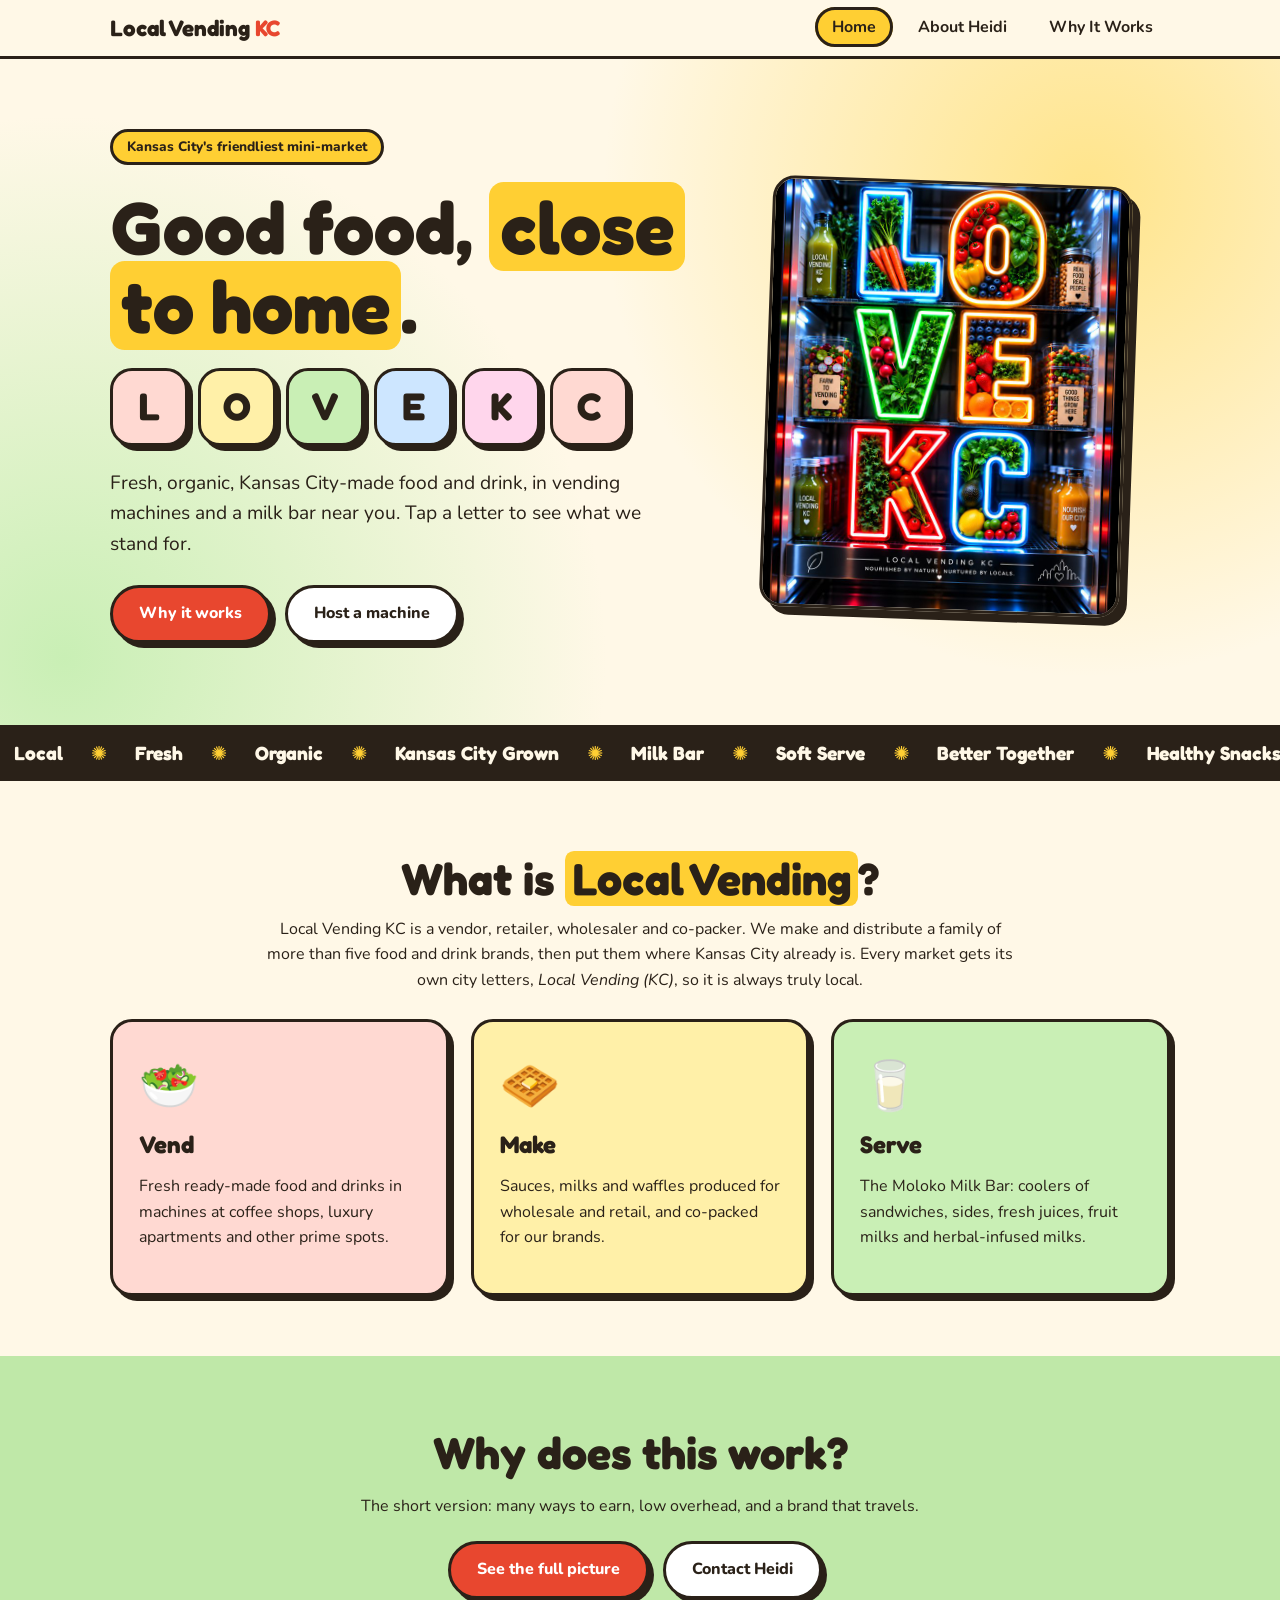
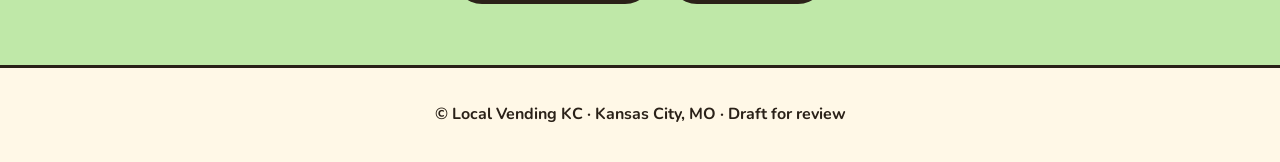
==== commit 47e092ff: "Add real plan content, LOVEKC logo, and fix Why It Works layout Co-Authored-By: Claude Sonnet 5.5 <n" ====
--- a/a/index.html
+++ b/a/index.html
@@ -10,12 +10,7 @@
     <p class="lead">Fresh, organic, Kansas City&#8209;made food and drink, in vending machines and a milk bar near you. Tap a letter to see what we stand for.</p>
     <p><a class="btn" href="why.html">Why it works</a> <a class="btn ghost" href="bio.html#contact">Host a machine</a></p>
   </div>
-  <div class="machine" aria-hidden="true">
-  <div class="mtop">LOCAL VENDING <b>KC</b></div>
-  <div class="mbody"><div class="glass"><span class="slot s0">🥛</span><span class="slot s1">🥪</span><span class="slot s2">🍦</span><span class="slot s3">🧃</span><span class="slot s4">🥗</span><span class="slot s0">🧇</span><span class="slot s1">🍓</span><span class="slot s2">🥤</span><span class="slot s3">🥖</span></div>
-  <div class="mside"><i></i><i></i><i></i><div class="coin"></div></div></div>
-  <div class="mtray">fresh &amp; local ↓</div>
-</div>
+  <img class="poster" src="lovekc.jpg" alt="LOVE KC neon logo made of vegetables and fruit inside a cooler" width="720" height="864">
 </div></section>
 <div class="marquee" aria-hidden="true"><div class="track"><span>Local</span><span class="dot">✺</span><span>Fresh</span><span class="dot">✺</span><span>Organic</span><span class="dot">✺</span><span>Kansas City Grown</span><span class="dot">✺</span><span>Milk Bar</span><span class="dot">✺</span><span>Soft Serve</span><span class="dot">✺</span><span>Better Together</span><span class="dot">✺</span><span>Healthy Snacks</span><span class="dot">✺</span><span>Local</span><span class="dot">✺</span><span>Fresh</span><span class="dot">✺</span><span>Organic</span><span class="dot">✺</span><span>Kansas City Grown</span><span class="dot">✺</span><span>Milk Bar</span><span class="dot">✺</span><span>Soft Serve</span><span class="dot">✺</span><span>Better Together</span><span class="dot">✺</span><span>Healthy Snacks</span><span class="dot">✺</span></div></div>
 <section><div class="wrap">
--- a/a/style.css
+++ b/a/style.css
@@ -57,5 +57,13 @@
 .logo,.photo{background:#fff8;border:3px dashed var(--ink);display:grid;place-items:center;min-height:120px;border-radius:var(--r2);margin-bottom:14px;text-align:center}.photo{min-height:340px}
 .ticks{list-style:none;padding:0}.ticks li:before{content:"✔ ";color:var(--a1);font-weight:800}
 .ph{background:#ffe27a;color:#4a3b00;padding:0 4px;border-radius:3px;font-size:.92em}
+.poster{display:block;max-width:360px;width:100%;height:auto;margin:auto;border:var(--bw) solid var(--ink);border-radius:var(--r2);box-shadow:8px 8px 0 var(--ink);transform:rotate(2deg)}
+.logoimg{padding:0;overflow:hidden;border-style:solid}.logoimg img{width:100%;display:block}
+.two2{grid-template-columns:repeat(auto-fit,minmax(300px,1fr))}
+.split{display:grid;gap:16px;margin:26px 0}
+.bar{display:flex;gap:18px;align-items:center;border:var(--bw) solid var(--ink);border-radius:var(--r2);padding:18px 22px;box-shadow:var(--sh)}
+.bar b{font-family:var(--head);font-size:2.6rem}.b25{background:var(--c3)}.b75{background:var(--c2)}
+.path.four{grid-template-columns:repeat(auto-fit,minmax(200px,1fr))}.path.flow{margin-top:34px}
+.give{background:var(--c2)}
 footer{padding:34px 0;text-align:center;font-weight:700;border-top:var(--bw) solid var(--ink);background:var(--bg)}
 @media(prefers-reduced-motion:reduce){.track,.machine{animation:none}}
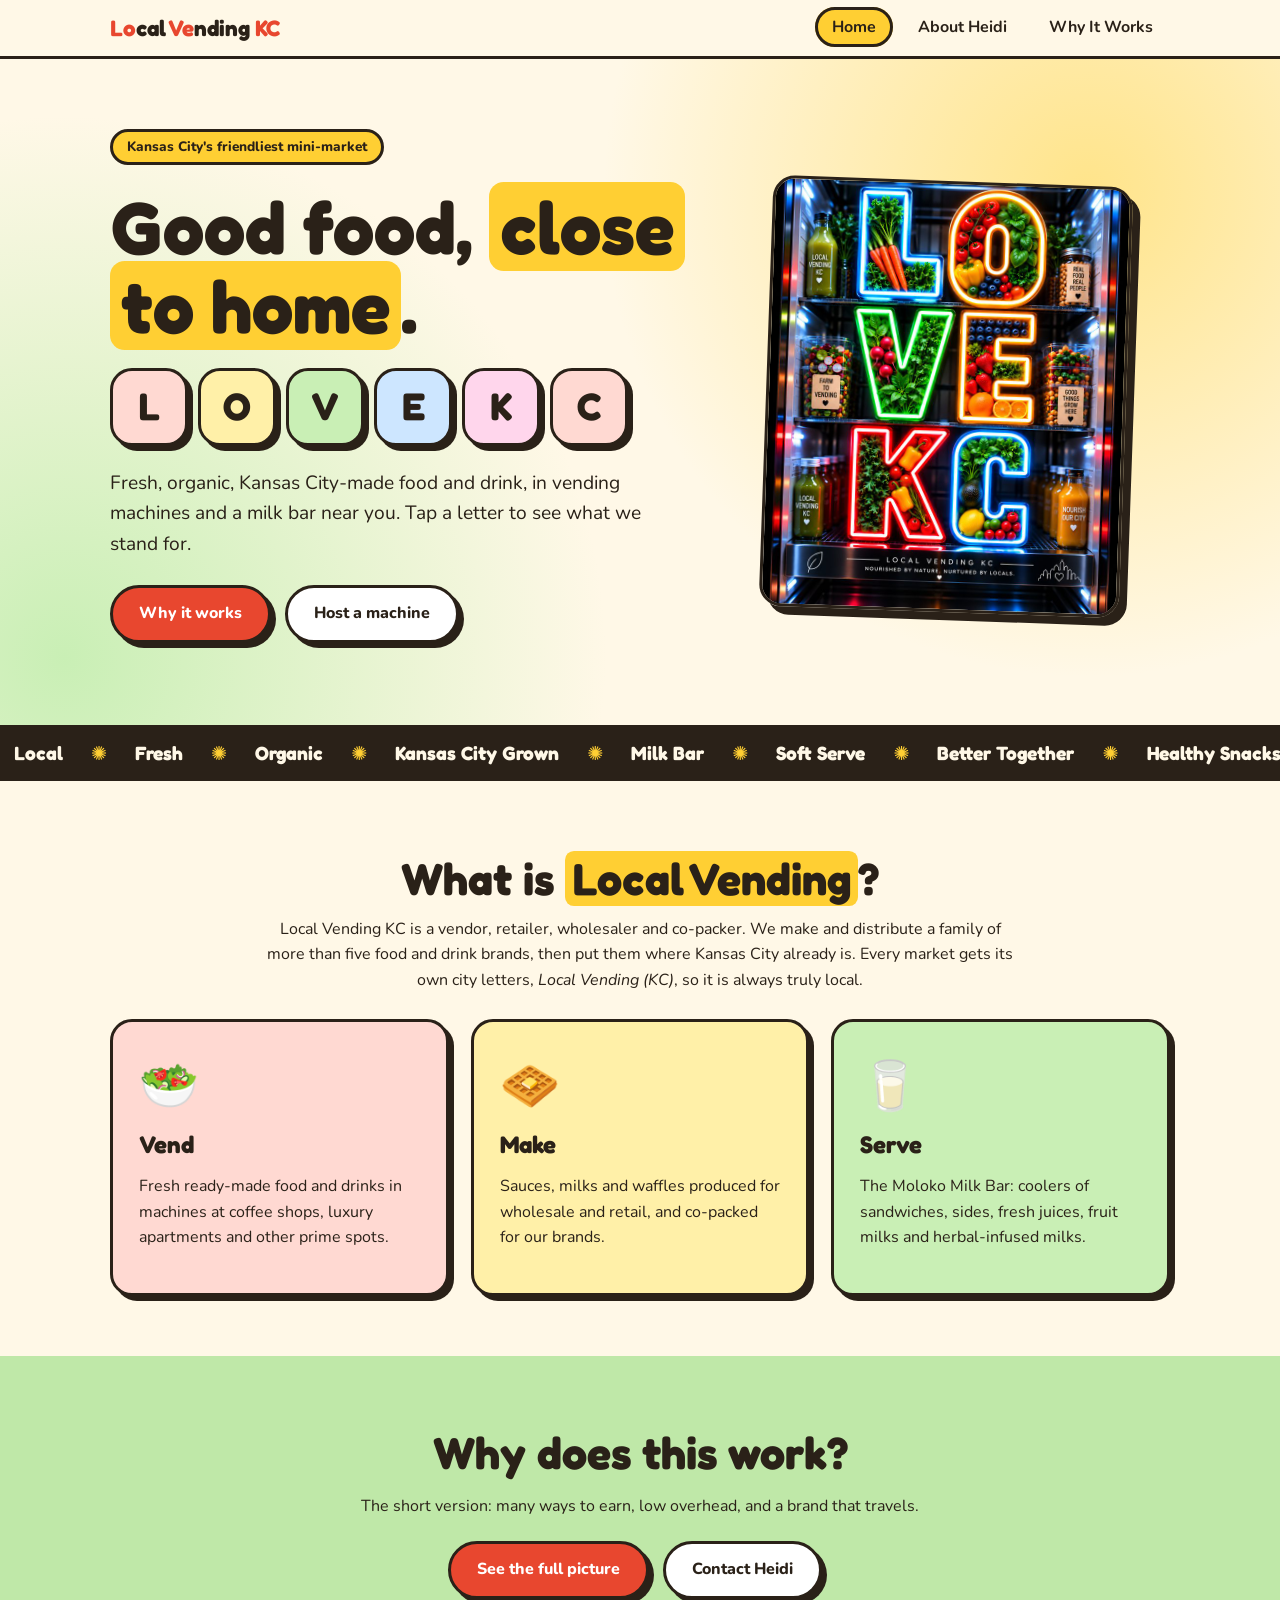
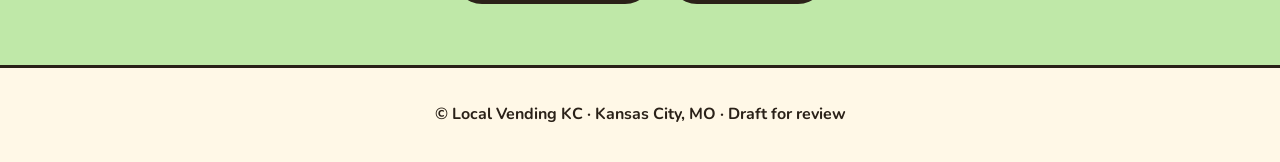
==== commit c6bf0a9b: "Highlight Lo, Ve and KC in header logo so LOVEKC reads Co-Authored-By: Claude Sonnet 5.5 <noreply@an" ====
--- a/a/index.html
+++ b/a/index.html
@@ -1,6 +1,6 @@
 <!doctype html><html lang="en"><head><meta charset="utf-8"><meta name="viewport" content="width=device-width,initial-scale=1"><title>Local Vending KC | Local Vending KC</title>
 <link rel="preconnect" href="https://fonts.googleapis.com"><link rel="preconnect" href="https://fonts.gstatic.com" crossorigin><link href="https://fonts.googleapis.com/css2?family=Fredoka:wght@500;600;700&family=Nunito:wght@500;700;800&display=swap" rel="stylesheet"><link rel="stylesheet" href="style.css"></head><body>
-<header><div class="wrap"><a class="logoT" href="index.html">Local Vending <b>KC</b></a><nav><a href="index.html" class="on">Home</a><a href="bio.html">About Heidi</a><a href="why.html">Why It Works</a></nav></div></header>
+<header><div class="wrap"><a class="logoT" href="index.html"><b>Lo</b>cal <b>Ve</b>nding <b>KC</b></a><nav><a href="index.html" class="on">Home</a><a href="bio.html">About Heidi</a><a href="why.html">Why It Works</a></nav></div></header>
 <main>
 <section class="hero"><div class="wrap heroGrid">
   <div>
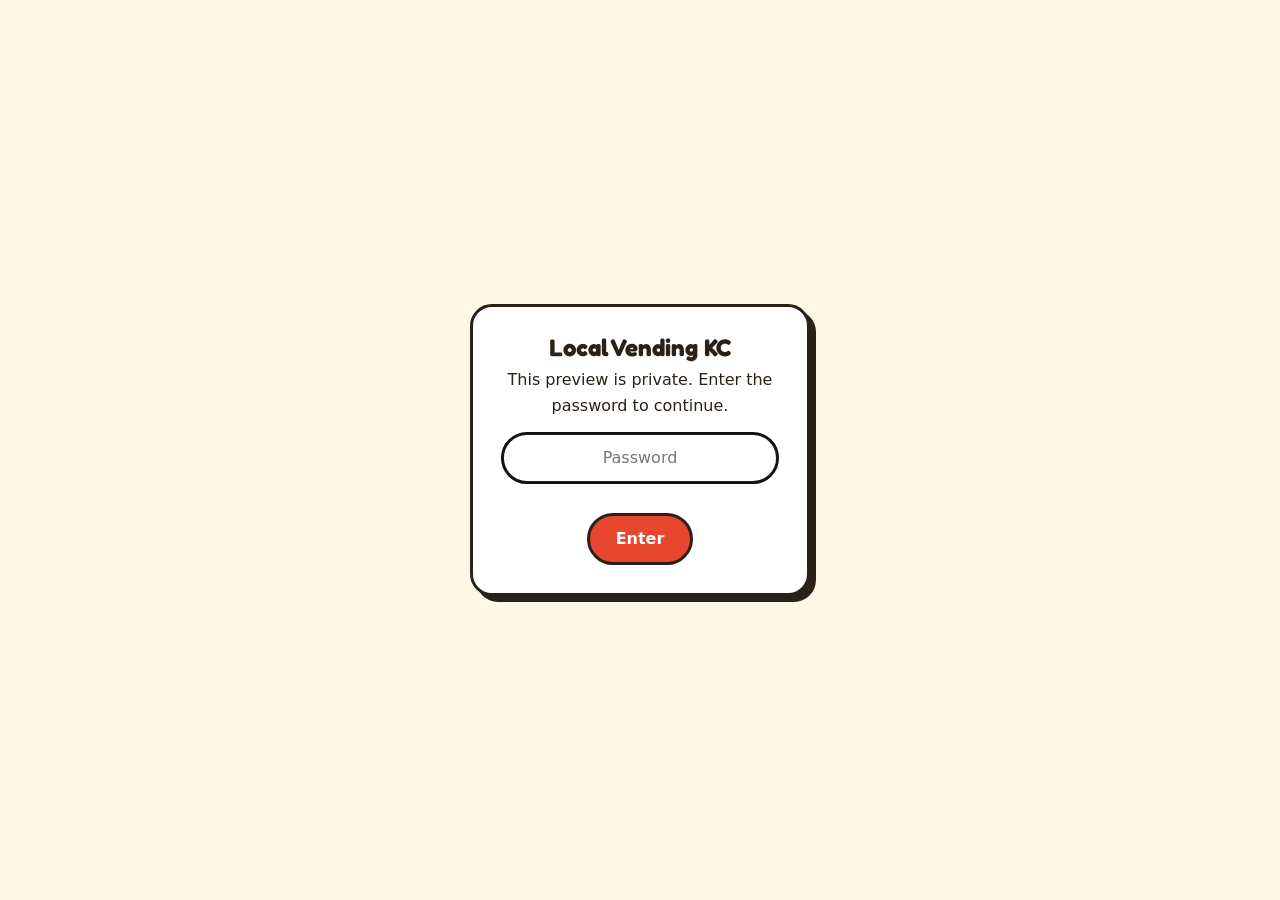
==== commit 1d50aa0b: "Add simple password gate and CNAME for localvendingkc.com Co-Authored-By: Claude Sonnet 5.5 <noreply" ====
--- a/a/index.html
+++ b/a/index.html
@@ -1,5 +1,11 @@
 <!doctype html><html lang="en"><head><meta charset="utf-8"><meta name="viewport" content="width=device-width,initial-scale=1"><title>Local Vending KC | Local Vending KC</title>
-<link rel="preconnect" href="https://fonts.googleapis.com"><link rel="preconnect" href="https://fonts.gstatic.com" crossorigin><link href="https://fonts.googleapis.com/css2?family=Fredoka:wght@500;600;700&family=Nunito:wght@500;700;800&display=swap" rel="stylesheet"><link rel="stylesheet" href="style.css"></head><body>
+<link rel="preconnect" href="https://fonts.googleapis.com"><link rel="preconnect" href="https://fonts.gstatic.com" crossorigin><link href="https://fonts.googleapis.com/css2?family=Fredoka:wght@500;600;700&family=Nunito:wght@500;700;800&display=swap" rel="stylesheet"><link rel="stylesheet" href="style.css"><style>html.locked body>*:not(#gate){display:none!important}#gate{position:fixed;inset:0;display:grid;place-items:center;background:#fff8e7;font-family:system-ui,sans-serif;z-index:99}#gate form{background:#fff;border:3px solid #2a2118;border-radius:22px;box-shadow:6px 6px 0 #2a2118;padding:28px;max-width:340px;width:calc(100% - 40px);text-align:center}#gate h1{font-size:1.5rem;margin:0 0 6px}#gate p{margin:0 0 14px}#gate input{font:inherit;padding:10px 14px;border:3px solid #2a2118;border-radius:99px;width:100%;margin-bottom:12px;text-align:center}#gate button{font:inherit;font-weight:800;padding:10px 26px;border:3px solid #2a2118;border-radius:99px;background:#e8472f;color:#fff;cursor:pointer}#gate .err{color:#c00;min-height:1.2em;font-size:.9rem}</style>
+<script>(function(){var K='lvkc-ok';try{if(localStorage.getItem(K)==='1')return}catch(e){}
+document.documentElement.classList.add('locked');
+document.addEventListener('DOMContentLoaded',function(){var g=document.createElement('div');g.id='gate';
+g.innerHTML='<form><h1>Local Vending KC</h1><p>This preview is private. Enter the password to continue.</p><input type="password" placeholder="Password" autocomplete="off" aria-label="Password" autofocus><div class="err" role="alert"></div><button type="submit">Enter</button></form>';
+document.body.appendChild(g);var f=g.querySelector('form'),i=g.querySelector('input');
+f.addEventListener('submit',function(e){e.preventDefault();if(i.value.trim().toLowerCase()==='lovekc'){try{localStorage.setItem(K,'1')}catch(x){}document.documentElement.classList.remove('locked');g.remove()}else{g.querySelector('.err').textContent='Not quite, try again.';i.value='';i.focus()}});i.focus()})})();</script></head><body>
 <header><div class="wrap"><a class="logoT" href="index.html"><b>Lo</b>cal <b>Ve</b>nding <b>KC</b></a><nav><a href="index.html" class="on">Home</a><a href="bio.html">About Heidi</a><a href="why.html">Why It Works</a></nav></div></header>
 <main>
 <section class="hero"><div class="wrap heroGrid">
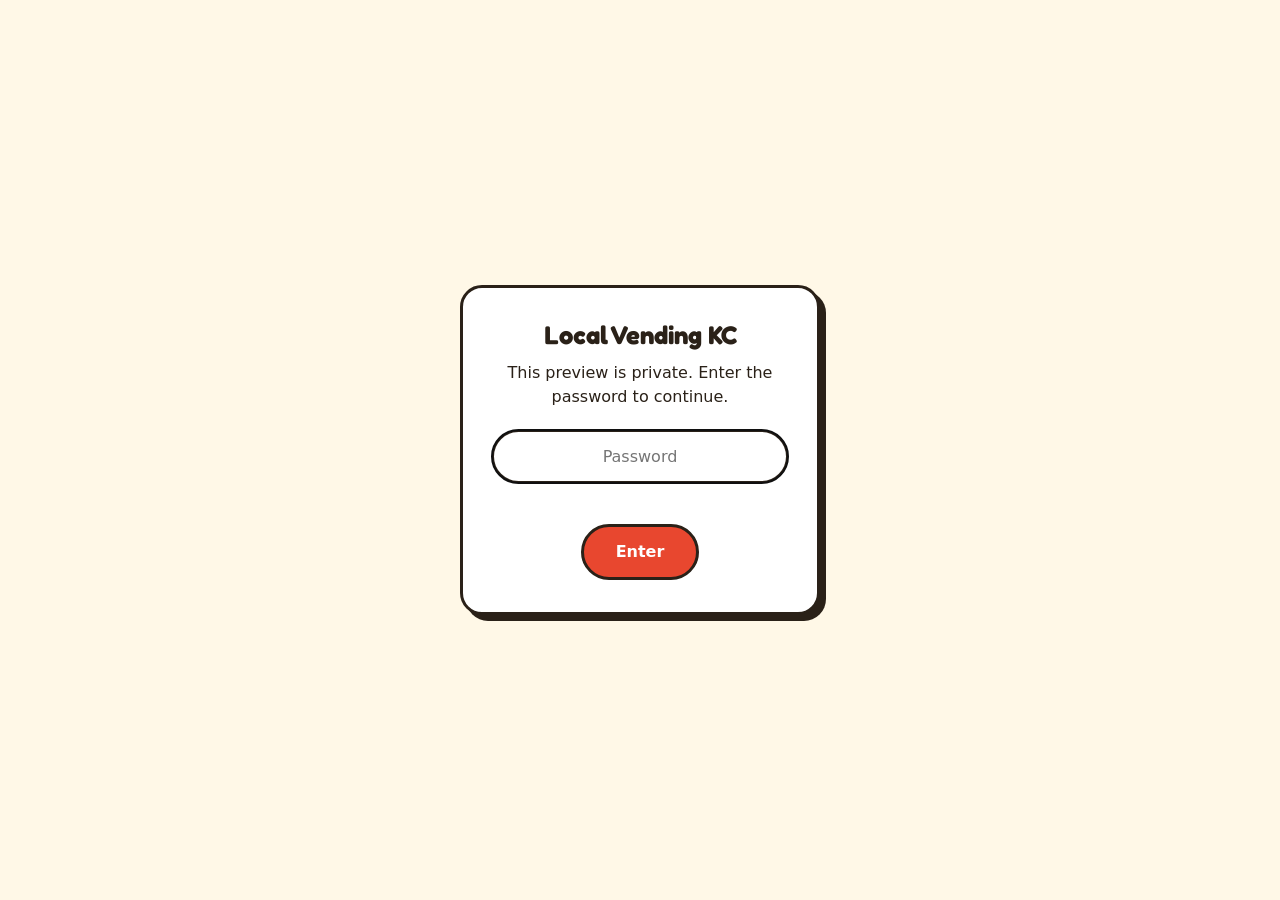
==== commit ec58b838: "Fix password gate spacing: border-box sizing, flex centering, tidier margins Co-Authored-By: Claude " ====
--- a/a/index.html
+++ b/a/index.html
@@ -1,5 +1,13 @@
 <!doctype html><html lang="en"><head><meta charset="utf-8"><meta name="viewport" content="width=device-width,initial-scale=1"><title>Local Vending KC | Local Vending KC</title>
-<link rel="preconnect" href="https://fonts.googleapis.com"><link rel="preconnect" href="https://fonts.gstatic.com" crossorigin><link href="https://fonts.googleapis.com/css2?family=Fredoka:wght@500;600;700&family=Nunito:wght@500;700;800&display=swap" rel="stylesheet"><link rel="stylesheet" href="style.css"><style>html.locked body>*:not(#gate){display:none!important}#gate{position:fixed;inset:0;display:grid;place-items:center;background:#fff8e7;font-family:system-ui,sans-serif;z-index:99}#gate form{background:#fff;border:3px solid #2a2118;border-radius:22px;box-shadow:6px 6px 0 #2a2118;padding:28px;max-width:340px;width:calc(100% - 40px);text-align:center}#gate h1{font-size:1.5rem;margin:0 0 6px}#gate p{margin:0 0 14px}#gate input{font:inherit;padding:10px 14px;border:3px solid #2a2118;border-radius:99px;width:100%;margin-bottom:12px;text-align:center}#gate button{font:inherit;font-weight:800;padding:10px 26px;border:3px solid #2a2118;border-radius:99px;background:#e8472f;color:#fff;cursor:pointer}#gate .err{color:#c00;min-height:1.2em;font-size:.9rem}</style>
+<link rel="preconnect" href="https://fonts.googleapis.com"><link rel="preconnect" href="https://fonts.gstatic.com" crossorigin><link href="https://fonts.googleapis.com/css2?family=Fredoka:wght@500;600;700&family=Nunito:wght@500;700;800&display=swap" rel="stylesheet"><link rel="stylesheet" href="style.css"><style>html.locked body>*:not(#gate){display:none!important}
+#gate,#gate *{box-sizing:border-box}
+#gate{position:fixed;inset:0;display:flex;align-items:center;justify-content:center;padding:20px;background:#fff8e7;font-family:system-ui,sans-serif;color:#2a2118;z-index:99}
+#gate form{background:#fff;border:3px solid #2a2118;border-radius:22px;box-shadow:6px 6px 0 #2a2118;padding:32px 28px;width:100%;max-width:360px;text-align:center}
+#gate h1{font-size:1.6rem;line-height:1.2;margin:0 0 10px}
+#gate p{margin:0 0 20px;line-height:1.5}
+#gate input{display:block;font:inherit;padding:12px 16px;border:3px solid #2a2118;border-radius:99px;width:100%;margin:0 0 8px;text-align:center}
+#gate .err{color:#c00;min-height:1.4em;margin:0 0 12px;font-size:.9rem}
+#gate button{font:inherit;font-weight:800;padding:12px 32px;border:3px solid #2a2118;border-radius:99px;background:#e8472f;color:#fff;cursor:pointer}</style>
 <script>(function(){var K='lvkc-ok';try{if(localStorage.getItem(K)==='1')return}catch(e){}
 document.documentElement.classList.add('locked');
 document.addEventListener('DOMContentLoaded',function(){var g=document.createElement('div');g.id='gate';
